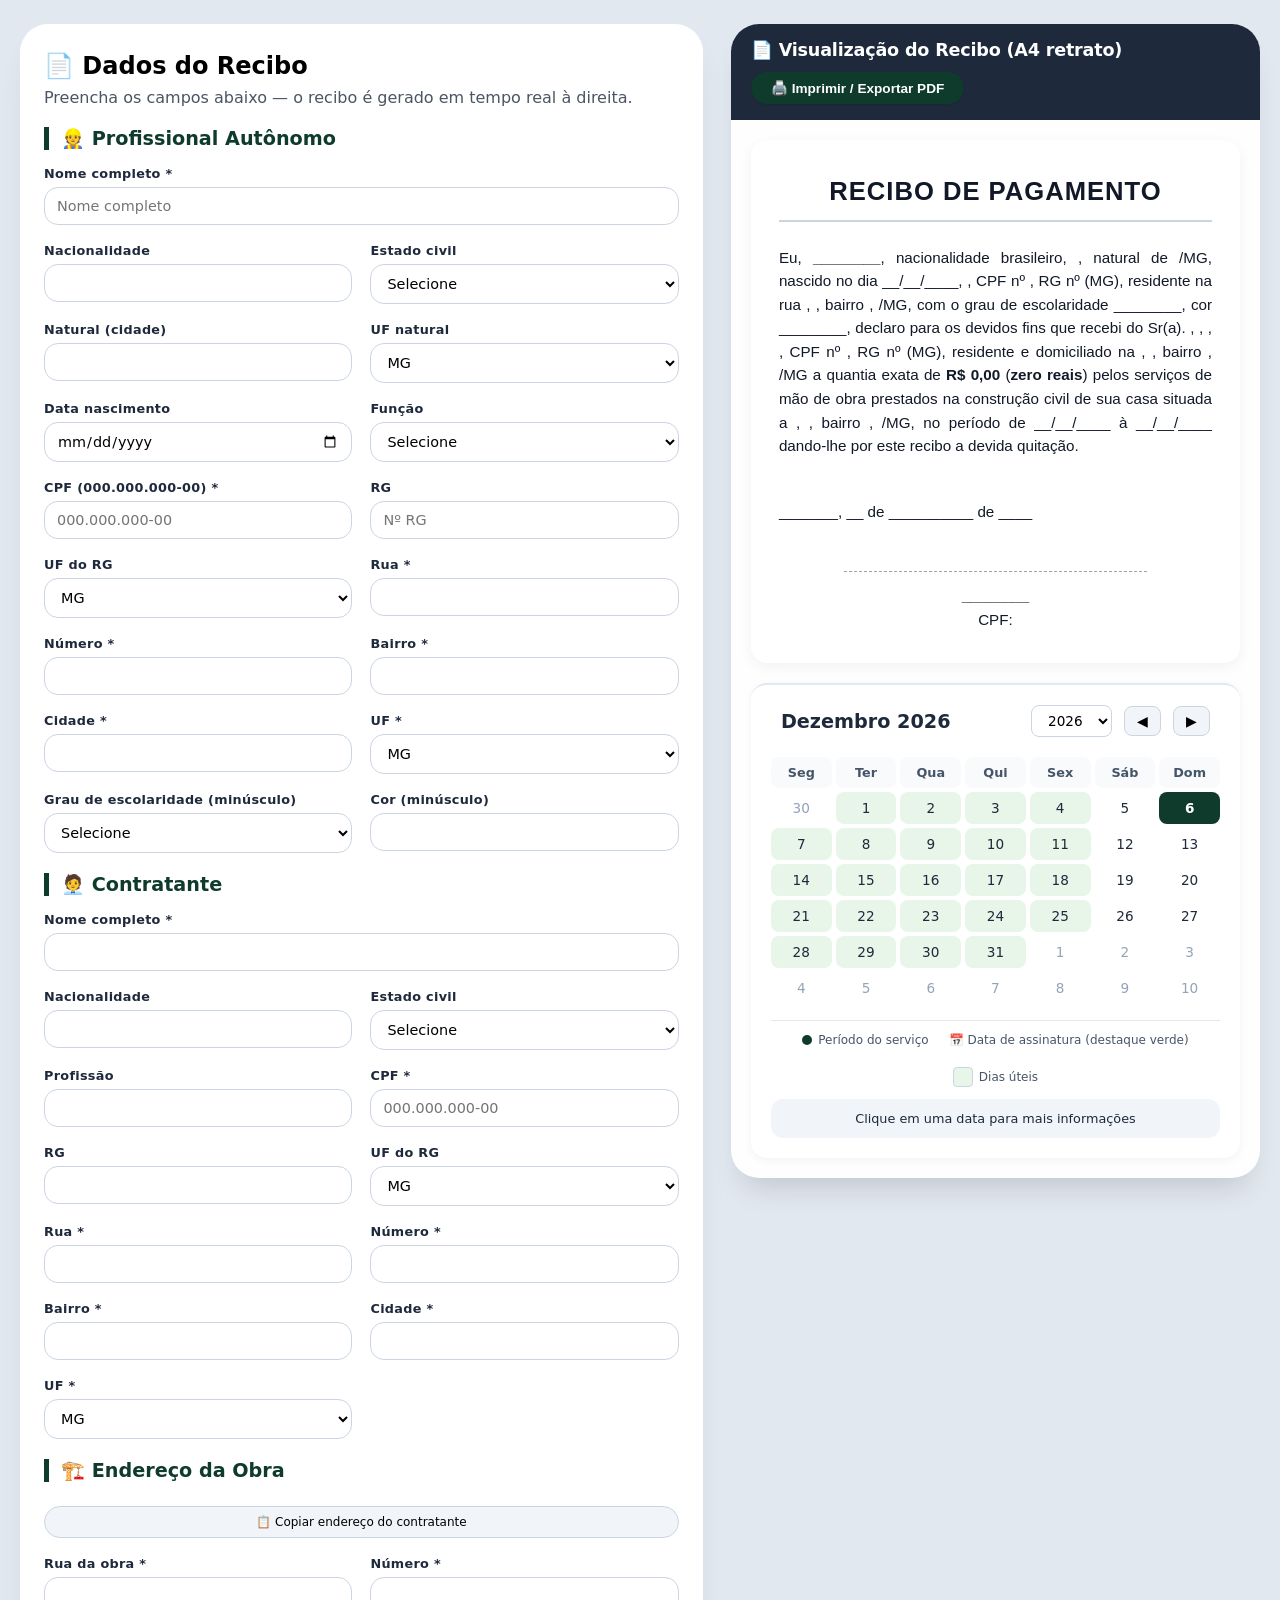
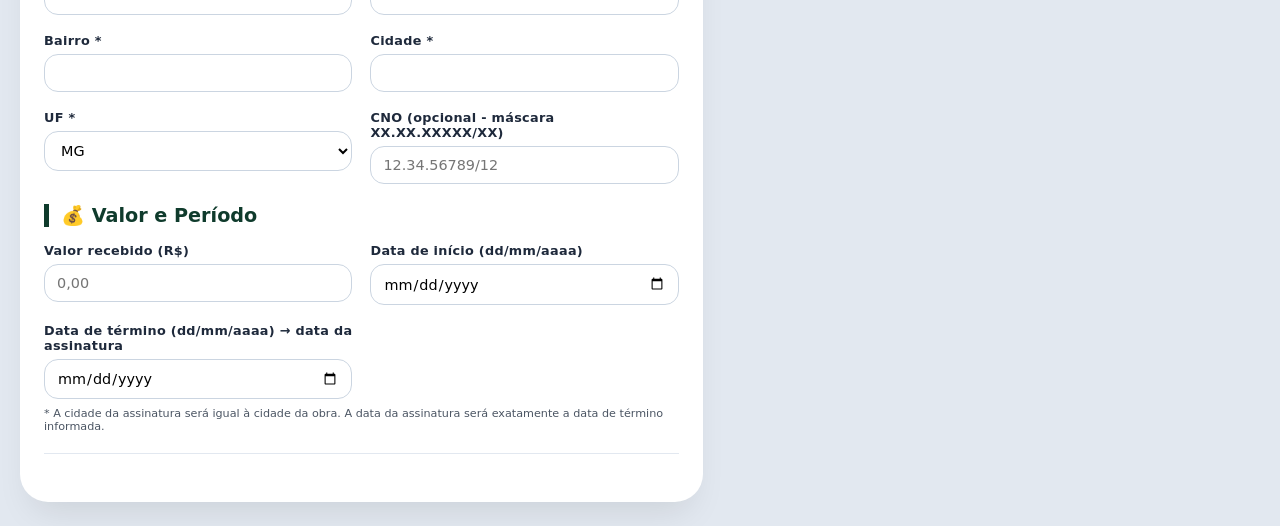
==== recibo/index.html @ b90d9944 "Update print statement from 'Hello' to 'Goodbye'" ====
<!DOCTYPE html>
<html lang="pt-br">
<head>
    <meta charset="UTF-8">
    <meta name="viewport" content="width=device-width, initial-scale=1.0, user-scalable=yes">
    <title>Recibo de Pagamento - Mão de Obra Autônoma (Construção Civil)</title>
    <style>
        * {
            margin: 0;
            padding: 0;
            box-sizing: border-box;
        }

        body {
            background: #e2e8f0;
            font-family: 'Inter', system-ui, -apple-system, 'Segoe UI', Roboto, Helvetica, Arial, sans-serif;
            padding: 24px 20px;
        }

        /* Container principal 2 colunas (form + preview) */
        .dashboard {
            max-width: 1600px;
            margin: 0 auto;
            display: flex;
            flex-wrap: wrap;
            gap: 28px;
            align-items: flex-start;
        }

        /* Formulário lado esquerdo - rolagem normal */
        .form-section {
            flex: 1.2;
            min-width: 320px;
            background: white;
            border-radius: 28px;
            box-shadow: 0 20px 35px -12px rgba(0, 0, 0, 0.1);
            padding: 28px 24px;
            transition: all 0.2s;
        }

        /* Preview (sticky) lado direito */
        .preview-section {
            flex: 1;
            min-width: 420px;
            position: sticky;
            top: 24px;
            align-self: flex-start;
            background: #fefefe;
            border-radius: 28px;
            box-shadow: 0 20px 30px -12px rgba(0, 0, 0, 0.15);
            overflow: hidden;
            display: flex;
            flex-direction: column;
        }

        .preview-header {
            background: #1e293b;
            color: white;
            padding: 16px 20px;
            font-weight: 600;
            font-size: 1.1rem;
            letter-spacing: -0.2px;
            display: flex;
            justify-content: space-between;
            align-items: center;
            flex-wrap: wrap;
            gap: 12px;
        }

        .btn-print {
            background: #0f3b2c;
            border: none;
            padding: 8px 20px;
            border-radius: 60px;
            font-weight: 600;
            font-size: 0.85rem;
            color: white;
            cursor: pointer;
            transition: all 0.2s ease;
            display: inline-flex;
            align-items: center;
            gap: 8px;
            box-shadow: 0 1px 2px rgba(0,0,0,0.1);
        }

        .btn-print:hover {
            background: #1e5a3e;
            transform: scale(0.98);
        }

        /* Área do recibo A4 */
        .recibo-paper {
            background: white;
            padding: 32px 28px;
            margin: 20px;
            border-radius: 16px;
            box-shadow: 0 4px 14px rgba(0, 0, 0, 0.05);
            transition: all 0.1s;
        }

        /* Conteúdo do recibo - FONTE ARIAL */
        .recibo-content {
            max-width: 100%;
            font-family: 'Arial', 'Helvetica', 'Segoe UI', 'Roboto', sans-serif;
            line-height: 1.55;
            color: #111827;
            font-size: 0.95rem;
        }

        .recibo-content h2 {
            text-align: center;
            font-size: 1.6rem;
            font-weight: 700;
            letter-spacing: 1px;
            margin-bottom: 24px;
            text-transform: uppercase;
            border-bottom: 2px solid #cbd5e1;
            display: inline-block;
            width: 100%;
            padding-bottom: 8px;
            font-family: 'Arial', 'Helvetica', 'Segoe UI', 'Roboto', sans-serif;
        }

        .recibo-content p {
            margin-bottom: 1rem;
            text-align: justify;
            font-family: 'Arial', 'Helvetica', 'Segoe UI', 'Roboto', sans-serif;
        }

        .signature-area {
            margin-top: 42px;
            text-align: center;
            font-family: 'Arial', 'Helvetica', 'Segoe UI', 'Roboto', sans-serif;
        }

        .signature-line {
            margin-top: 48px;
            border-top: 1px dashed #9ca3af;
            width: 70%;
            margin-left: auto;
            margin-right: auto;
            padding-top: 12px;
            font-weight: 500;
            font-family: 'Arial', 'Helvetica', 'Segoe UI', 'Roboto', sans-serif;
        }

        /* Estilos do Calendário */
        .calendar-container {
            background: white;
            margin: 0 20px 20px 20px;
            padding: 20px;
            border-radius: 16px;
            box-shadow: 0 2px 8px rgba(0, 0, 0, 0.05);
            border-top: 2px solid #e2e8f0;
        }

        .calendar-header {
            display: flex;
            justify-content: space-between;
            align-items: center;
            margin-bottom: 20px;
            padding: 0 10px;
            flex-wrap: wrap;
            gap: 12px;
        }

        .calendar-header-controls {
            display: flex;
            gap: 12px;
            align-items: center;
            flex-wrap: wrap;
        }

        .calendar-header h3 {
            font-size: 1.2rem;
            color: #1e293b;
            font-weight: 600;
        }

        .year-selector {
            padding: 6px 12px;
            border: 1px solid #cbd5e1;
            border-radius: 8px;
            font-size: 0.85rem;
            background: white;
            cursor: pointer;
            font-weight: 500;
        }

        .year-selector:hover {
            background: #f8fafc;
        }

        .calendar-nav {
            display: flex;
            gap: 12px;
        }

        .calendar-nav button {
            background: #f1f5f9;
            border: 1px solid #cbd5e1;
            border-radius: 8px;
            padding: 6px 12px;
            cursor: pointer;
            font-size: 0.85rem;
            transition: all 0.2s;
            font-weight: 500;
        }

        .calendar-nav button:hover {
            background: #e2e8f0;
            transform: scale(0.98);
        }

        .calendar-grid {
            display: grid;
            grid-template-columns: repeat(7, 1fr);
            gap: 4px;
            text-align: center;
        }

        .calendar-weekday {
            font-weight: 700;
            color: #475569;
            padding: 8px;
            font-size: 0.8rem;
            background: #f8fafc;
            border-radius: 8px;
        }

        .calendar-day {
            padding: 8px;
            cursor: pointer;
            border-radius: 8px;
            transition: all 0.2s;
            font-size: 0.85rem;
            color: #1e293b;
            position: relative;
        }

        .calendar-day:hover {
            background: #e2e8f0;
            transform: scale(0.98);
        }

        .calendar-day.other-month {
            color: #94a3b8;
        }

        .calendar-day.weekday {
            background: #e8f5e9;
        }

        .calendar-day.weekday:hover {
            background: #c8e6c9;
        }

        .calendar-day.today {
            background: #0f3b2c;
            color: white;
            font-weight: bold;
        }

        .calendar-day.selected {
            background: #2c6e49;
            color: white;
            font-weight: bold;
        }

        .calendar-day.has-event {
            position: relative;
        }

        .calendar-day.has-event::after {
            content: "•";
            position: absolute;
            bottom: 2px;
            left: 50%;
            transform: translateX(-50%);
            font-size: 12px;
            color: #0f3b2c;
        }

        .calendar-day.selected.has-event::after {
            color: white;
        }

        .event-legend {
            margin-top: 16px;
            padding-top: 12px;
            border-top: 1px solid #e2e8f0;
            display: flex;
            gap: 20px;
            justify-content: center;
            font-size: 0.75rem;
            color: #475569;
            flex-wrap: wrap;
        }

        .event-legend span {
            display: inline-flex;
            align-items: center;
            gap: 6px;
        }

        .event-legend .dot {
            width: 10px;
            height: 10px;
            background: #0f3b2c;
            border-radius: 50%;
            display: inline-block;
        }

        .event-legend .weekday-badge {
            width: 20px;
            height: 20px;
            background: #e8f5e9;
            border-radius: 4px;
            display: inline-block;
            border: 1px solid #cbd5e1;
        }

        .event-info {
            margin-top: 12px;
            padding: 12px;
            background: #f1f5f9;
            border-radius: 12px;
            font-size: 0.8rem;
            color: #1e293b;
            text-align: center;
        }

        /* Formulário estilos */
        .form-grid {
            display: grid;
            grid-template-columns: repeat(auto-fill, minmax(280px, 1fr));
            gap: 18px;
        }

        .form-group {
            display: flex;
            flex-direction: column;
            gap: 6px;
        }

        .form-group.full-width {
            grid-column: 1 / -1;
        }

        label {
            font-weight: 600;
            font-size: 0.8rem;
            color: #1e293b;
            letter-spacing: 0.3px;
            font-family: 'Inter', system-ui, -apple-system, 'Segoe UI', Roboto, Helvetica, Arial, sans-serif;
        }

        input, select {
            padding: 10px 12px;
            border: 1px solid #cbd5e1;
            border-radius: 14px;
            font-size: 0.9rem;
            background: #fff;
            transition: 0.2s;
            font-family: 'Inter', system-ui, -apple-system, 'Segoe UI', Roboto, Helvetica, Arial, sans-serif;
        }

        input:focus, select:focus {
            outline: none;
            border-color: #2c6e49;
            box-shadow: 0 0 0 2px rgba(44,110,73,0.2);
        }

        .btn-copy {
            background: #f1f5f9;
            border: 1px solid #cbd5e1;
            border-radius: 40px;
            padding: 8px 12px;
            font-size: 0.75rem;
            font-weight: 500;
            cursor: pointer;
            transition: 0.2s;
            margin-top: 8px;
            font-family: 'Inter', system-ui, -apple-system, 'Segoe UI', Roboto, Helvetica, Arial, sans-serif;
        }

        .btn-copy:hover {
            background: #e2e8f0;
        }

        hr {
            margin: 20px 0;
            border: none;
            border-top: 1px solid #e2e8f0;
        }

        .section-title {
            font-size: 1.2rem;
            font-weight: 700;
            margin: 20px 0 16px 0;
            color: #0f3b2c;
            border-left: 5px solid #0f3b2c;
            padding-left: 12px;
            font-family: 'Inter', system-ui, -apple-system, 'Segoe UI', Roboto, Helvetica, Arial, sans-serif;
        }

        @media (max-width: 880px) {
            .dashboard {
                flex-direction: column;
            }
            .preview-section {
                position: static;
                width: 100%;
            }
            .recibo-paper {
                margin: 12px;
            }
            .calendar-container {
                margin: 0 12px 12px 12px;
            }
        }

        /* ESTILOS DE IMPRESSÃO */
        @media print {
            @page {
                size: A4;
                margin: 25mm 25mm 25mm 25mm;
            }
            
            html, body {
                margin: 0;
                padding: 0;
                background: white;
            }
            
            .form-section,
            .preview-header,
            .btn-print,
            .btn-copy,
            .calendar-container,
            .dashboard > :not(.preview-section) {
                display: none !important;
            }
            
            .preview-section {
                display: block !important;
                position: static !important;
                box-shadow: none;
                margin: 0 !important;
                padding: 0 !important;
                background: white;
                width: 100%;
            }
            
            .recibo-paper {
                margin: 0 !important;
                padding: 0 !important;
                box-shadow: none;
                background: white;
            }
            
            .recibo-content {
                margin: 0 auto;
                padding: 0;
                width: 100%;
            }
            
            .recibo-content h2 {
                margin-top: 0;
            }
            
            .signature-line {
                border-top: 1px solid #000;
            }
            
            .recibo-content, .recibo-content h2, .recibo-content p, .signature-area, .signature-line {
                font-family: 'Arial', 'Helvetica', 'Segoe UI', 'Roboto', sans-serif !important;
            }
        }
    </style>
</head>
<body>
<div class="dashboard">
    <!-- COLUNA ESQUERDA: FORMULÁRIO -->
    <div class="form-section">
        <h2 style="font-size: 1.5rem; margin-bottom: 8px;">📄 Dados do Recibo</h2>
        <p style="color: #4b5563; margin-bottom: 20px;">Preencha os campos abaixo — o recibo é gerado em tempo real à direita.</p>

        <!-- 1. Dados do Profissional -->
        <div class="section-title">👷 Profissional Autônomo</div>
        <div class="form-grid">
            <div class="form-group full-width"><label>Nome completo *</label><input type="text" id="prof_nome" placeholder="Nome completo" value=""></div>
            <div class="form-group"><label>Nacionalidade</label><input type="text" id="prof_nacionalidade" value=""></div>
            <div class="form-group"><label>Estado civil</label>
                <select id="prof_estado_civil">
                    <option value="">Selecione</option>
                    <option>solteiro</option>
                    <option>casado</option>
                    <option>divorciado</option>
                    <option>viúvo</option>
                    <option>união estável</option>
                </select>
            </div>
            <div class="form-group"><label>Natural (cidade)</label><input type="text" id="prof_cidade_natural" value=""></div>
            <div class="form-group"><label>UF natural</label>
                <select id="prof_uf_natural">
                    <option value="MG">MG</option>
                    <option value="AC">AC</option>
                    <option value="AL">AL</option>
                    <option value="AP">AP</option>
                    <option value="AM">AM</option>
                    <option value="BA">BA</option>
                    <option value="CE">CE</option>
                    <option value="DF">DF</option>
                    <option value="ES">ES</option>
                    <option value="GO">GO</option>
                    <option value="MA">MA</option>
                    <option value="MT">MT</option>
                    <option value="MS">MS</option>
                    <option value="PA">PA</option>
                    <option value="PB">PB</option>
                    <option value="PR">PR</option>
                    <option value="PE">PE</option>
                    <option value="PI">PI</option>
                    <option value="RJ">RJ</option>
                    <option value="RN">RN</option>
                    <option value="RS">RS</option>
                    <option value="RO">RO</option>
                    <option value="RR">RR</option>
                    <option value="SC">SC</option>
                    <option value="SP">SP</option>
                    <option value="SE">SE</option>
                    <option value="TO">TO</option>
                </select>
            </div>
            <div class="form-group"><label>Data nascimento</label><input type="date" id="prof_nascimento" value=""></div>
            <div class="form-group"><label>Função</label>
                <select id="prof_funcao">
                    <option value="">Selecione</option>
                    <option>pedreiro autônomo</option>
                    <option>eletricista autônomo</option>
                    <option>encanador autônomo</option>
                    <option>carpinteiro autônomo</option>
                    <option>pintor autônomo</option>
                </select>
            </div>
            <div class="form-group"><label>CPF (000.000.000-00) *</label><input type="text" id="prof_cpf" placeholder="000.000.000-00" value="" maxlength="14"></div>
            <div class="form-group"><label>RG</label><input type="text" id="prof_rg" placeholder="Nº RG" value=""></div>
            <div class="form-group"><label>UF do RG</label>
                <select id="prof_uf_rg">
                    <option value="MG">MG</option>
                    <option>SP</option>
                    <option>RJ</option>
                    <option>AC</option>
                    <option>AL</option>
                    <option>AP</option>
                    <option>AM</option>
                    <option>BA</option>
                    <option>CE</option>
                    <option>DF</option>
                    <option>ES</option>
                    <option>GO</option>
                    <option>MA</option>
                    <option>MT</option>
                    <option>MS</option>
                    <option>PA</option>
                    <option>PB</option>
                    <option>PR</option>
                    <option>PE</option>
                    <option>PI</option>
                    <option>RN</option>
                    <option>RS</option>
                    <option>RO</option>
                    <option>RR</option>
                    <option>SC</option>
                    <option>SE</option>
                    <option>TO</option>
                </select>
            </div>
            <div class="form-group"><label>Rua *</label><input type="text" id="prof_rua" value=""></div>
            <div class="form-group"><label>Número *</label><input type="text" id="prof_numero" value=""></div>
            <div class="form-group"><label>Bairro *</label><input type="text" id="prof_bairro" value=""></div>
            <div class="form-group"><label>Cidade *</label><input type="text" id="prof_cidade" value=""></div>
            <div class="form-group"><label>UF *</label>
                <select id="prof_uf">
                    <option value="MG">MG</option>
                    <option>SP</option>
                    <option>RJ</option>
                    <option>AC</option>
                    <option>AL</option>
                    <option>AP</option>
                    <option>AM</option>
                    <option>BA</option>
                    <option>CE</option>
                    <option>DF</option>
                    <option>ES</option>
                    <option>GO</option>
                    <option>MA</option>
                    <option>MT</option>
                    <option>MS</option>
                    <option>PA</option>
                    <option>PB</option>
                    <option>PR</option>
                    <option>PE</option>
                    <option>PI</option>
                    <option>RN</option>
                    <option>RS</option>
                    <option>RO</option>
                    <option>RR</option>
                    <option>SC</option>
                    <option>SE</option>
                    <option>TO</option>
                </select>
            </div>
            <div class="form-group"><label>Grau de escolaridade (minúsculo)</label>
                <select id="prof_escolaridade">
                    <option value="">Selecione</option>
                    <option value="ensino médio completo">ensino médio completo</option>
                    <option value="ensino médio incompleto">ensino médio incompleto</option>
                    <option value="alfabetizado">alfabetizado</option>
                    <option value="superior completo">superior completo</option>
                </select>
            </div>
            <div class="form-group"><label>Cor (minúsculo)</label><input type="text" id="prof_cor" value=""></div>
        </div>

        <!-- 2. Contratante -->
        <div class="section-title">🧑‍💼 Contratante</div>
        <div class="form-grid">
            <div class="form-group full-width"><label>Nome completo *</label><input type="text" id="cont_nome" value=""></div>
            <div class="form-group"><label>Nacionalidade</label><input type="text" id="cont_nacionalidade" value=""></div>
            <div class="form-group"><label>Estado civil</label>
                <select id="cont_estado_civil">
                    <option value="">Selecione</option>
                    <option>solteira</option>
                    <option>casada</option>
                    <option>divorciada</option>
                    <option>viúva</option>
                    <option>união estável</option>
                </select>
            </div>
            <div class="form-group"><label>Profissão</label><input type="text" id="cont_profissao" value=""></div>
            <div class="form-group"><label>CPF *</label><input type="text" id="cont_cpf" placeholder="000.000.000-00" value="" maxlength="14"></div>
            <div class="form-group"><label>RG</label><input type="text" id="cont_rg" value=""></div>
            <div class="form-group"><label>UF do RG</label>
                <select id="cont_uf_rg">
                    <option value="MG">MG</option>
                    <option>SP</option>
                    <option>RJ</option>
                    <option>AC</option>
                    <option>AL</option>
                    <option>AP</option>
                    <option>AM</option>
                    <option>BA</option>
                    <option>CE</option>
                    <option>DF</option>
                    <option>ES</option>
                    <option>GO</option>
                    <option>MA</option>
                    <option>MT</option>
                    <option>MS</option>
                    <option>PA</option>
                    <option>PB</option>
                    <option>PR</option>
                    <option>PE</option>
                    <option>PI</option>
                    <option>RN</option>
                    <option>RS</option>
                    <option>RO</option>
                    <option>RR</option>
                    <option>SC</option>
                    <option>SE</option>
                    <option>TO</option>
                </select>
            </div>
            <div class="form-group"><label>Rua *</label><input type="text" id="cont_rua" value=""></div>
            <div class="form-group"><label>Número *</label><input type="text" id="cont_numero" value=""></div>
            <div class="form-group"><label>Bairro *</label><input type="text" id="cont_bairro" value=""></div>
            <div class="form-group"><label>Cidade *</label><input type="text" id="cont_cidade" value=""></div>
            <div class="form-group"><label>UF *</label>
                <select id="cont_uf">
                    <option value="MG">MG</option>
                    <option>SP</option>
                    <option>RJ</option>
                    <option>AC</option>
                    <option>AL</option>
                    <option>AP</option>
                    <option>AM</option>
                    <option>BA</option>
                    <option>CE</option>
                    <option>DF</option>
                    <option>ES</option>
                    <option>GO</option>
                    <option>MA</option>
                    <option>MT</option>
                    <option>MS</option>
                    <option>PA</option>
                    <option>PB</option>
                    <option>PR</option>
                    <option>PE</option>
                    <option>PI</option>
                    <option>RN</option>
                    <option>RS</option>
                    <option>RO</option>
                    <option>RR</option>
                    <option>SC</option>
                    <option>SE</option>
                    <option>TO</option>
                </select>
            </div>
        </div>

        <!-- 3. Endereço da Obra + CNO opcional -->
        <div class="section-title">🏗️ Endereço da Obra</div>
        <div class="form-grid">
            <div class="form-group full-width"><button type="button" id="copyEnderecoBtn" class="btn-copy">📋 Copiar endereço do contratante</button></div>
            <div class="form-group"><label>Rua da obra *</label><input type="text" id="obra_rua" value=""></div>
            <div class="form-group"><label>Número *</label><input type="text" id="obra_numero" value=""></div>
            <div class="form-group"><label>Bairro *</label><input type="text" id="obra_bairro" value=""></div>
            <div class="form-group"><label>Cidade *</label><input type="text" id="obra_cidade" value=""></div>
            <div class="form-group"><label>UF *</label>
                <select id="obra_uf">
                    <option value="MG">MG</option>
                    <option>SP</option>
                    <option>RJ</option>
                    <option>AC</option>
                    <option>AL</option>
                    <option>AP</option>
                    <option>AM</option>
                    <option>BA</option>
                    <option>CE</option>
                    <option>DF</option>
                    <option>ES</option>
                    <option>GO</option>
                    <option>MA</option>
                    <option>MT</option>
                    <option>MS</option>
                    <option>PA</option>
                    <option>PB</option>
                    <option>PR</option>
                    <option>PE</option>
                    <option>PI</option>
                    <option>RN</option>
                    <option>RS</option>
                    <option>RO</option>
                    <option>RR</option>
                    <option>SC</option>
                    <option>SE</option>
                    <option>TO</option>
                </select>
            </div>
            <div class="form-group"><label>CNO (opcional - máscara XX.XX.XXXXX/XX)</label><input type="text" id="obra_cno" placeholder="12.34.56789/12" maxlength="16"></div>
        </div>

        <!-- 4. Valor e Período -->
        <div class="section-title">💰 Valor e Período</div>
        <div class="form-grid">
            <div class="form-group"><label>Valor recebido (R$)</label><input type="text" id="valor_recebido" placeholder="0,00" value=""></div>
            <div class="form-group"><label>Data de início (dd/mm/aaaa)</label><input type="date" id="data_inicio" value=""></div>
            <div class="form-group"><label>Data de término (dd/mm/aaaa) → data da assinatura</label><input type="date" id="data_termino" value=""></div>
        </div>
        <p style="font-size: 0.7rem; margin-top: 8px; color: #4b5563;">* A cidade da assinatura será igual à cidade da obra. A data da assinatura será exatamente a data de término informada.</p>
        <hr />
    </div>

    <!-- COLUNA DIREITA: PREVIEW STICKY -->
    <div class="preview-section">
        <div class="preview-header">
            <span>📄 Visualização do Recibo (A4 retrato)</span>
            <button class="btn-print" id="imprimirBtn">🖨️ Imprimir / Exportar PDF</button>
        </div>
        <div class="recibo-paper" id="reciboPaper">
            <div class="recibo-content" id="reciboDinamico">
                <!-- O conteúdo será injetado dinamicamente via JS -->
            </div>
        </div>
        
        <!-- CALENDÁRIO ABAIXO DO RECIBO -->
        <div class="calendar-container" id="calendarContainer">
            <div class="calendar-header">
                <h3 id="calendarMonthYear">Março 2026</h3>
                <div class="calendar-header-controls">
                    <select id="yearSelector" class="year-selector"></select>
                    <div class="calendar-nav">
                        <button id="prevMonthBtn">◀</button>
                        <button id="nextMonthBtn">▶</button>
                    </div>
                </div>
            </div>
            <div class="calendar-grid" id="calendarGrid"></div>
            <div class="event-legend">
                <span><span class="dot"></span> Período do serviço</span>
                <span>📅 Data de assinatura (destaque verde)</span>
                <span><span class="weekday-badge"></span> Dias úteis</span>
            </div>
            <div class="event-info" id="eventInfo">
                Clique em uma data para mais informações
            </div>
        </div>
    </div>
</div>

<script>
    // Máscaras e funções utilitárias
    function maskCPF(input) {
        let v = input.value.replace(/\D/g, '');
        if (v.length > 11) v = v.slice(0,11);
        if (v.length > 9) v = v.replace(/^(\d{3})(\d{3})(\d{3})(\d{1,2})/, '$1.$2.$3-$4');
        else if (v.length > 6) v = v.replace(/^(\d{3})(\d{3})(\d{1,3})/, '$1.$2.$3');
        else if (v.length > 3) v = v.replace(/^(\d{3})(\d{1,3})/, '$1.$2');
        input.value = v;
    }

    function maskCNO(input) {
        let v = input.value.replace(/\D/g, '');
        if (v.length > 11) v = v.slice(0,11);
        if (v.length > 7) v = v.replace(/^(\d{2})(\d{2})(\d{5})(\d{1,2})/, '$1.$2.$3/$4');
        else if (v.length > 4) v = v.replace(/^(\d{2})(\d{2})(\d{1,5})/, '$1.$2.$3');
        else if (v.length > 2) v = v.replace(/^(\d{2})(\d{1,2})/, '$1.$2');
        input.value = v;
    }

    function maskMonetario(input) {
        let v = input.value.replace(/\D/g, '');
        if (v === '') v = '0';
        let number = (parseInt(v, 10) / 100).toFixed(2);
        number = number.replace('.', ',');
        number = number.replace(/\B(?=(\d{3})+(?!\d))/g, '.');
        input.value = number;
    }

    const valorInput = document.getElementById('valor_recebido');
    valorInput.addEventListener('input', function(e) {
        maskMonetario(this);
        updateRecibo();
    });

    const profCpf = document.getElementById('prof_cpf');
    const contCpf = document.getElementById('cont_cpf');
    const cnoInput = document.getElementById('obra_cno');

    profCpf.addEventListener('input', () => { maskCPF(profCpf); updateRecibo(); });
    contCpf.addEventListener('input', () => { maskCPF(contCpf); updateRecibo(); });
    cnoInput.addEventListener('input', () => { maskCNO(cnoInput); updateRecibo(); });

    document.getElementById('copyEnderecoBtn').addEventListener('click', () => {
        document.getElementById('obra_rua').value = document.getElementById('cont_rua').value;
        document.getElementById('obra_numero').value = document.getElementById('cont_numero').value;
        document.getElementById('obra_bairro').value = document.getElementById('cont_bairro').value;
        document.getElementById('obra_cidade').value = document.getElementById('cont_cidade').value;
        document.getElementById('obra_uf').value = document.getElementById('cont_uf').value;
        updateRecibo();
        renderCalendar();
    });

    function numeroPorExtenso(valorDecimal) {
        if (!valorDecimal) return "zero reais";
        const unidades = ["zero","um","dois","três","quatro","cinco","seis","sete","oito","nove"];
        const dezenasEspeciais = ["dez","onze","doze","treze","quatorze","quinze","dezesseis","dezessete","dezoito","dezenove"];
        const dezenas = ["","","vinte","trinta","quarenta","cinquenta","sessenta","setenta","oitenta","noventa"];
        const centenas = ["","cento","duzentos","trezentos","quatrocentos","quinhentos","seiscentos","setecentos","oitocentos","novecentos"];

        function escreverNumeroAte999(num) {
            if (num === 0) return "";
            if (num === 100) return "cem";
            let cent = Math.floor(num / 100);
            let resto = num % 100;
            let str = "";
            if (cent > 0) str += centenas[cent];
            if (resto > 0) {
                if (cent > 0) str += " e ";
                if (resto < 10) str += unidades[resto];
                else if (resto >= 10 && resto <= 19) str += dezenasEspeciais[resto-10];
                else {
                    let dez = Math.floor(resto / 10);
                    let uni = resto % 10;
                    str += dezenas[dez];
                    if (uni > 0) str += " e " + unidades[uni];
                }
            }
            return str;
        }

        function escreverNumero(num) {
            if (num === 0) return "";
            let partes = [];
            let milhar = Math.floor(num / 1000);
            let restoMil = num % 1000;
            if (milhar > 0) {
                if (milhar === 1) partes.push("um mil");
                else partes.push(escreverNumeroAte999(milhar) + " mil");
            }
            if (restoMil > 0) {
                if (restoMil === 100 && milhar > 0) partes.push("cem");
                else partes.push(escreverNumeroAte999(restoMil));
            }
            return partes.join(" e ");
        }

        let valorStr = valorDecimal.replace(/\./g, '').replace(',', '.');
        let valorNum = parseFloat(valorStr);
        if (isNaN(valorNum)) return "valor inválido";
        let reaisInt = Math.floor(valorNum);
        let centavos = Math.round((valorNum - reaisInt) * 100);
        let extenso = "";
        if (reaisInt === 1) extenso += "um real";
        else if (reaisInt > 0) extenso += escreverNumero(reaisInt) + " reais";
        else if (reaisInt === 0 && centavos === 0) extenso += "zero reais";

        if (centavos > 0) {
            if (reaisInt > 0) extenso += " e ";
            if (centavos === 1) extenso += "um centavo";
            else extenso += escreverNumero(centavos) + " centavos";
        } else if (reaisInt === 0 && centavos === 0) {
            extenso = "zero reais";
        }
        return extenso.toLowerCase();
    }

    function formatarDataBR(dataISO) {
        if (!dataISO) return "__/__/____";
        const partes = dataISO.split('-');
        if (partes.length !== 3) return "__/__/____";
        const ano = partes[0];
        const mes = partes[1];
        const dia = partes[2];
        if (ano.length !== 4 || mes.length !== 2 || dia.length !== 2) return "__/__/____";
        return `${dia}/${mes}/${ano}`;
    }

    function formatarDataAssinatura(dataTermino, cidadeObra) {
        if (!dataTermino) {
            return `${cidadeObra || '_______'}, __ de __________ de ____`;
        }
        const partes = dataTermino.split('-');
        if (partes.length !== 3) {
            return `${cidadeObra || '_______'}, __ de __________ de ____`;
        }
        const ano = partes[0];
        const mes = parseInt(partes[1]);
        const dia = parseInt(partes[2]);
        const meses = ["janeiro", "fevereiro", "março", "abril", "maio", "junho", 
                       "julho", "agosto", "setembro", "outubro", "novembro", "dezembro"];
        if (isNaN(dia) || isNaN(mes) || mes < 1 || mes > 12 || dia < 1 || dia > 31) {
            return `${cidadeObra || '_______'}, __ de __________ de ____`;
        }
        const mesExtenso = meses[mes - 1];
        return `${cidadeObra}, ${dia} de ${mesExtenso} de ${ano}`;
    }

    function formatarDataNascimento(dataISO) {
        if (!dataISO) return "__/__/____";
        const partes = dataISO.split('-');
        if (partes.length !== 3) return "__/__/____";
        const ano = partes[0];
        const mes = partes[1];
        const dia = partes[2];
        if (ano.length !== 4 || mes.length !== 2 || dia.length !== 2) return "__/__/____";
        return `${dia}/${mes}/${ano}`;
    }

    // Variáveis do calendário
    let currentDate = new Date();
    let currentYear = currentDate.getFullYear();
    let currentMonth = currentDate.getMonth();

    // Preencher seletor de anos
    function populateYearSelector() {
        const yearSelector = document.getElementById('yearSelector');
        yearSelector.innerHTML = '';
        const currentYearNum = new Date().getFullYear();
        for (let year = currentYearNum - 10; year <= currentYearNum + 10; year++) {
            const option = document.createElement('option');
            option.value = year;
            option.textContent = year;
            if (year === currentYear) {
                option.selected = true;
            }
            yearSelector.appendChild(option);
        }
        
        yearSelector.addEventListener('change', (e) => {
            currentYear = parseInt(e.target.value);
            renderCalendar();
        });
    }

    function getPeriodDates() {
        const dataInicio = document.getElementById('data_inicio').value;
        const dataTermino = document.getElementById('data_termino').value;
        return { inicio: dataInicio, termino: dataTermino };
    }

    function isDateInPeriod(date, inicio, termino) {
        if (!inicio || !termino) return false;
        const dateStr = date.toISOString().split('T')[0];
        return dateStr >= inicio && dateStr <= termino;
    }

    function isSignatureDate(date, termino) {
        if (!termino) return false;
        const dateStr = date.toISOString().split('T')[0];
        return dateStr === termino;
    }

    function isWeekday(date) {
        const dayOfWeek = date.getDay();
        // 0 = domingo, 6 = sábado
        return dayOfWeek !== 0 && dayOfWeek !== 6;
    }

    function renderCalendar() {
        const { inicio, termino } = getPeriodDates();
        
        const firstDay = new Date(currentYear, currentMonth, 1);
        const lastDay = new Date(currentYear, currentMonth + 1, 0);
        const startDayOfWeek = firstDay.getDay();
        
        const daysInMonth = lastDay.getDate();
        const daysFromPrevMonth = startDayOfWeek === 0 ? 6 : startDayOfWeek - 1;
        
        const months = ["Janeiro", "Fevereiro", "Março", "Abril", "Maio", "Junho", 
                        "Julho", "Agosto", "Setembro", "Outubro", "Novembro", "Dezembro"];
        
        document.getElementById('calendarMonthYear').textContent = `${months[currentMonth]} ${currentYear}`;
        
        const calendarGrid = document.getElementById('calendarGrid');
        calendarGrid.innerHTML = '';
        
        const weekdays = ['Seg', 'Ter', 'Qua', 'Qui', 'Sex', 'Sáb', 'Dom'];
        weekdays.forEach(weekday => {
            const weekdayDiv = document.createElement('div');
            weekdayDiv.className = 'calendar-weekday';
            weekdayDiv.textContent = weekday;
            calendarGrid.appendChild(weekdayDiv);
        });
        
        const prevMonthLastDay = new Date(currentYear, currentMonth, 0).getDate();
        for (let i = daysFromPrevMonth - 1; i >= 0; i--) {
            const day = prevMonthLastDay - i;
            const dayDiv = document.createElement('div');
            dayDiv.className = 'calendar-day other-month';
            dayDiv.textContent = day;
            calendarGrid.appendChild(dayDiv);
        }
        
        const today = new Date();
        const todayStr = today.toISOString().split('T')[0];
        
        for (let day = 1; day <= daysInMonth; day++) {
            const date = new Date(currentYear, currentMonth, day);
            const dateStr = date.toISOString().split('T')[0];
            const isToday = dateStr === todayStr;
            const isInPeriod = isDateInPeriod(date, inicio, termino);
            const isSignature = isSignatureDate(date, termino);
            const isWeekdayDay = isWeekday(date);
            
            const dayDiv = document.createElement('div');
            dayDiv.className = 'calendar-day';
            if (isWeekdayDay) dayDiv.classList.add('weekday');
            if (isToday) dayDiv.classList.add('today');
            if (isSignature) dayDiv.classList.add('selected');
            if (isInPeriod) dayDiv.classList.add('has-event');
            dayDiv.textContent = day;
            
            dayDiv.addEventListener('click', () => {
                const infoDiv = document.getElementById('eventInfo');
                let infoText = `📅 ${day} de ${months[currentMonth]} de ${currentYear}`;
                if (isWeekdayDay) {
                    infoText += ` (Dia útil)`;
                } else {
                    infoText += ` (Fim de semana)`;
                }
                if (isInPeriod && isSignature) {
                    infoText += `\n✓ Esta data está no período do serviço e é a data de assinatura do recibo.`;
                } else if (isInPeriod) {
                    infoText += `\n✓ Esta data está dentro do período de prestação de serviços (${formatarDataBR(inicio)} à ${formatarDataBR(termino)}).`;
                } else if (isSignature) {
                    infoText += `\n✓ Esta é a data de assinatura do recibo.`;
                } else {
                    infoText += `\nEsta data não está no período do serviço.`;
                }
                infoDiv.textContent = infoText;
            });
            
            calendarGrid.appendChild(dayDiv);
        }
        
        const totalCells = 42;
        const remainingCells = totalCells - (daysFromPrevMonth + daysInMonth);
        for (let day = 1; day <= remainingCells; day++) {
            const dayDiv = document.createElement('div');
            dayDiv.className = 'calendar-day other-month';
            dayDiv.textContent = day;
            calendarGrid.appendChild(dayDiv);
        }
    }

    function updateCalendar() {
        renderCalendar();
    }

    document.getElementById('prevMonthBtn').addEventListener('click', () => {
        if (currentMonth === 0) {
            currentMonth = 11;
            currentYear--;
        } else {
            currentMonth--;
        }
        document.getElementById('yearSelector').value = currentYear;
        renderCalendar();
    });
    
    document.getElementById('nextMonthBtn').addEventListener('click', () => {
        if (currentMonth === 11) {
            currentMonth = 0;
            currentYear++;
        } else {
            currentMonth++;
        }
        document.getElementById('yearSelector').value = currentYear;
        renderCalendar();
    });

    function updateRecibo() {
        const prof_nome = document.getElementById('prof_nome').value || "________";
        const prof_nacionalidade = document.getElementById('prof_nacionalidade').value || "brasileiro";
        const prof_estado_civil = document.getElementById('prof_estado_civil').value;
        const prof_cidade_natural = document.getElementById('prof_cidade_natural').value;
        const prof_uf_natural = document.getElementById('prof_uf_natural').value;
        const prof_nascimento = document.getElementById('prof_nascimento').value;
        const dataNascFormat = formatarDataNascimento(prof_nascimento);
        const prof_funcao = document.getElementById('prof_funcao').value;
        const prof_cpf = document.getElementById('prof_cpf').value;
        const prof_rg = document.getElementById('prof_rg').value;
        const prof_uf_rg = document.getElementById('prof_uf_rg').value;
        const prof_rua = document.getElementById('prof_rua').value;
        const prof_numero = document.getElementById('prof_numero').value;
        const prof_bairro = document.getElementById('prof_bairro').value;
        const prof_cidade = document.getElementById('prof_cidade').value;
        const prof_uf = document.getElementById('prof_uf').value;
        const prof_escolaridade = document.getElementById('prof_escolaridade').value || "________";
        const prof_cor = document.getElementById('prof_cor').value || "________";

        const cont_nome = document.getElementById('cont_nome').value;
        const cont_nacionalidade = document.getElementById('cont_nacionalidade').value;
        const cont_estado_civil = document.getElementById('cont_estado_civil').value;
        const cont_profissao = document.getElementById('cont_profissao').value;
        const cont_cpf = document.getElementById('cont_cpf').value;
        const cont_rg = document.getElementById('cont_rg').value;
        const cont_uf_rg = document.getElementById('cont_uf_rg').value;
        const cont_rua = document.getElementById('cont_rua').value;
        const cont_numero = document.getElementById('cont_numero').value;
        const cont_bairro = document.getElementById('cont_bairro').value;
        const cont_cidade = document.getElementById('cont_cidade').value;
        const cont_uf = document.getElementById('cont_uf').value;

        const obra_rua = document.getElementById('obra_rua').value;
        const obra_numero = document.getElementById('obra_numero').value;
        const obra_bairro = document.getElementById('obra_bairro').value;
        const obra_cidade = document.getElementById('obra_cidade').value;
        const obra_uf = document.getElementById('obra_uf').value;
        const cno = document.getElementById('obra_cno').value.trim();

        const valorMonetario = document.getElementById('valor_recebido').value || "0,00";
        const data_inicio = document.getElementById('data_inicio').value;
        const data_termino = document.getElementById('data_termino').value;
        
        const inicioStr = formatarDataBR(data_inicio);
        const terminoStr = formatarDataBR(data_termino);
        const valorExtenso = numeroPorExtenso(valorMonetario);
        const assinaturaData = formatarDataAssinatura(data_termino, obra_cidade);

        let cnoTexto = "";
        if (cno !== "") cnoTexto = `, inscrita no CNO sob o nº ${cno}`;

        const reciboHtml = `
            <h2>RECIBO DE PAGAMENTO</h2>
            <p>Eu, <strong>${prof_nome}</strong>, nacionalidade ${prof_nacionalidade}, ${prof_estado_civil}, natural de ${prof_cidade_natural}/${prof_uf_natural}, nascido no dia ${dataNascFormat}, ${prof_funcao}, CPF nº ${prof_cpf}, RG nº ${prof_rg} (${prof_uf_rg}), residente na rua ${prof_rua}, ${prof_numero}, bairro ${prof_bairro}, ${prof_cidade}/${prof_uf}, com o grau de escolaridade ${prof_escolaridade}, cor ${prof_cor}, declaro para os devidos fins que recebi do Sr(a). <strong>${cont_nome}</strong>, ${cont_nacionalidade}, ${cont_estado_civil}, ${cont_profissao}, CPF nº ${cont_cpf}, RG nº ${cont_rg} (${cont_uf_rg}), residente e domiciliado na ${cont_rua}, ${cont_numero}, bairro ${cont_bairro}, ${cont_cidade}/${cont_uf} a quantia exata de <strong>R$ ${valorMonetario}</strong> (<strong>${valorExtenso}</strong>) pelos serviços de mão de obra prestados na construção civil de sua casa situada a ${obra_rua}, ${obra_numero}, bairro ${obra_bairro}, ${obra_cidade}/${obra_uf}${cnoTexto}, no período de ${inicioStr} à ${terminoStr} dando-lhe por este recibo a devida quitação.</p>
            <div class="signature-area">
                <p>${assinaturaData}</p>
                <div class="signature-line">
                    <strong>${prof_nome}</strong><br>
                    CPF: ${prof_cpf}
                </div>
            </div>
        `;
        document.getElementById('reciboDinamico').innerHTML = reciboHtml;
        renderCalendar();
    }

    const inputs = document.querySelectorAll('input, select');
    inputs.forEach(el => {
        el.addEventListener('input', updateRecibo);
        el.addEventListener('change', updateRecibo);
    });

    document.getElementById('imprimirBtn').addEventListener('click', () => {
        window.print();
    });

    populateYearSelector();
    updateRecibo();
    renderCalendar();
</script>
</body>
</html>
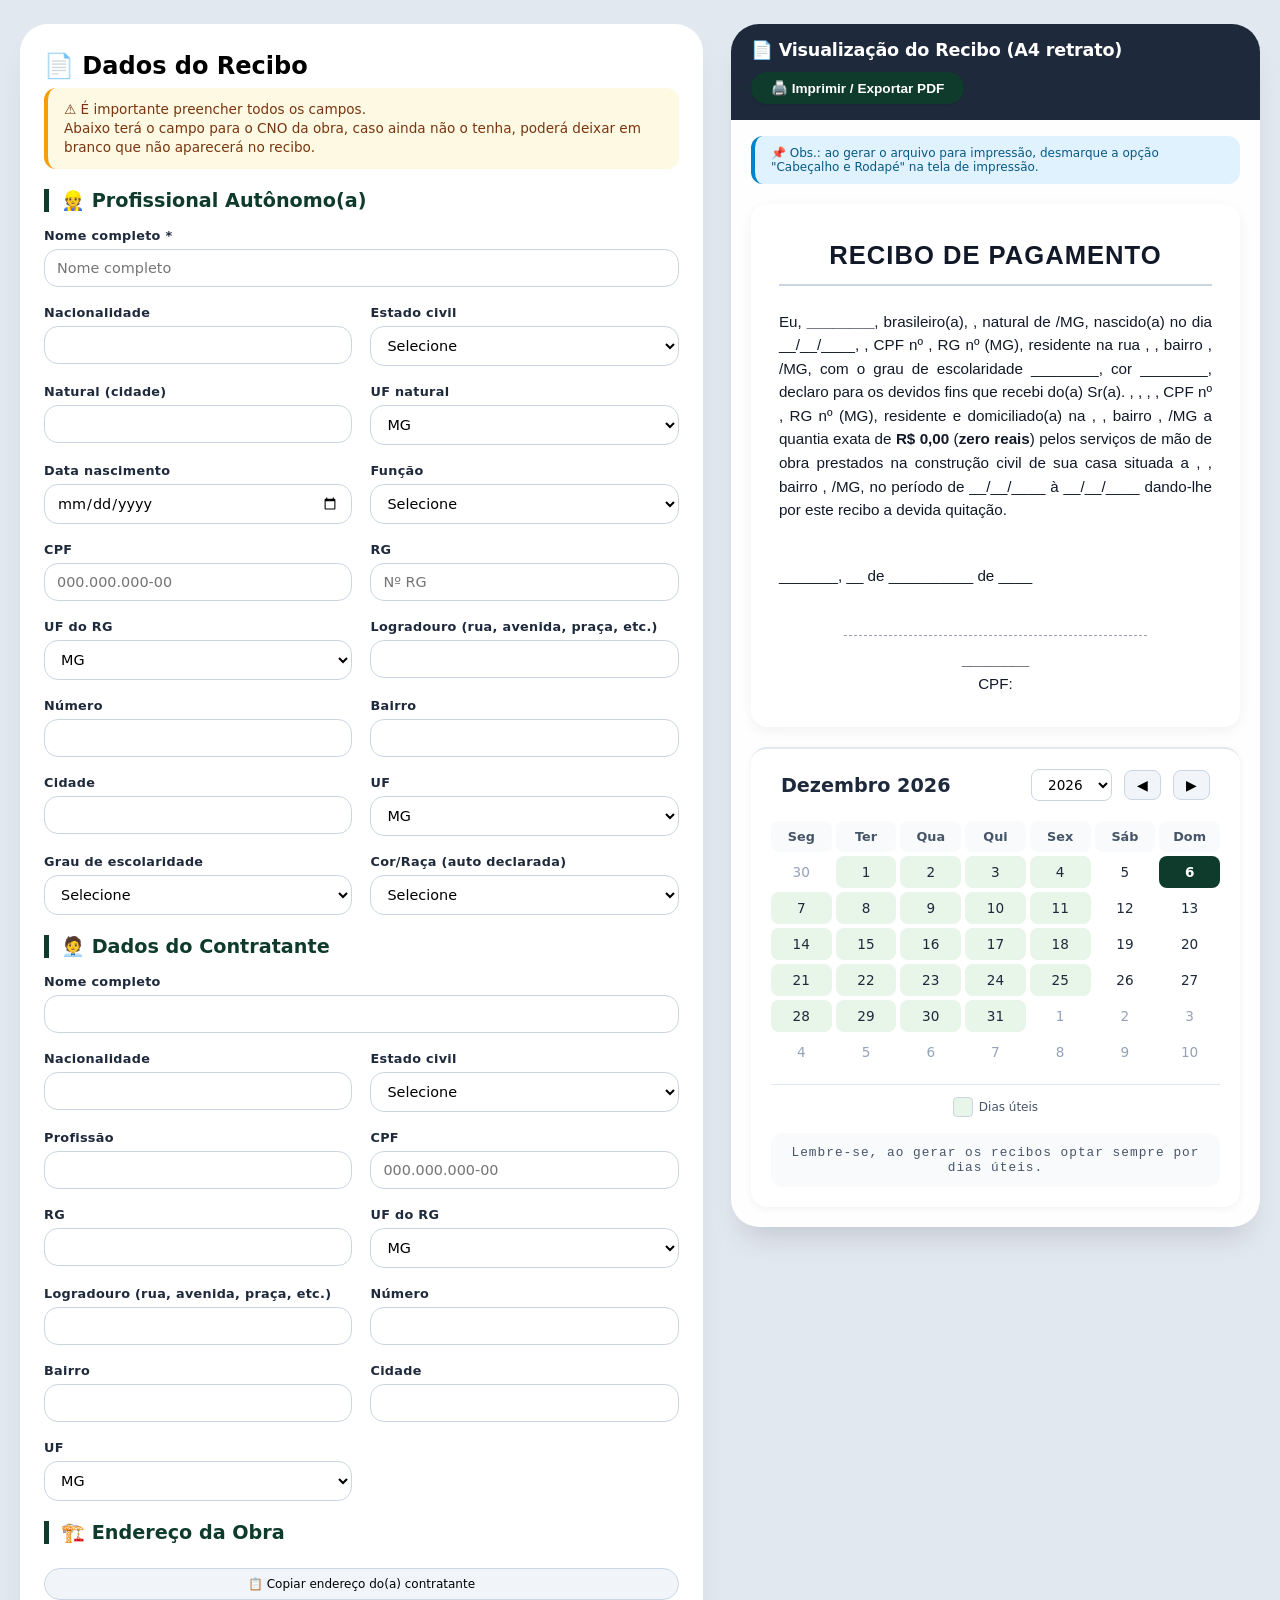
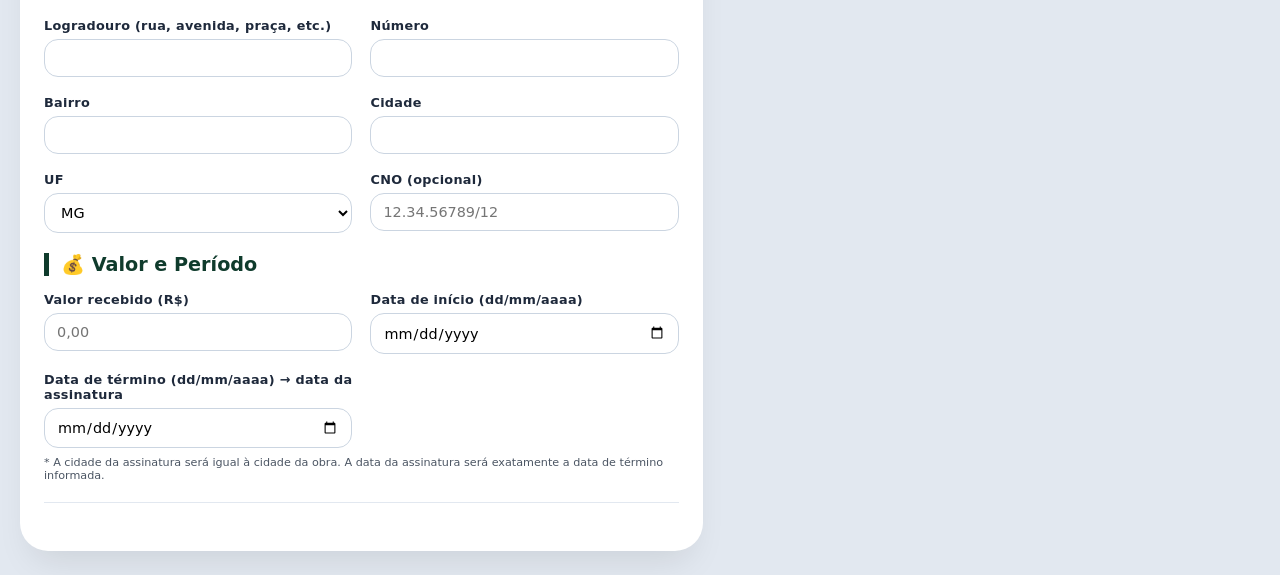
==== commit 50b1716a: "Add new styles and update HTML structure" ====
--- a/recibo/index.html
+++ b/recibo/index.html
@@ -36,6 +36,28 @@
             box-shadow: 0 20px 35px -12px rgba(0, 0, 0, 0.1);
             padding: 28px 24px;
             transition: all 0.2s;
+        }
+
+        .info-text {
+            background: #fef9e3;
+            border-left: 4px solid #f59e0b;
+            padding: 12px 16px;
+            margin-bottom: 20px;
+            border-radius: 12px;
+            font-size: 0.85rem;
+            color: #78350f;
+            line-height: 1.4;
+        }
+
+        .print-note {
+            background: #e0f2fe;
+            border-left: 4px solid #0284c7;
+            padding: 10px 16px;
+            margin: 16px 20px 0 20px;
+            border-radius: 12px;
+            font-size: 0.75rem;
+            color: #075985;
+            font-weight: 500;
         }
 
         /* Preview (sticky) lado direito */
@@ -261,30 +283,6 @@
             font-weight: bold;
         }
 
-        .calendar-day.selected {
-            background: #2c6e49;
-            color: white;
-            font-weight: bold;
-        }
-
-        .calendar-day.has-event {
-            position: relative;
-        }
-
-        .calendar-day.has-event::after {
-            content: "•";
-            position: absolute;
-            bottom: 2px;
-            left: 50%;
-            transform: translateX(-50%);
-            font-size: 12px;
-            color: #0f3b2c;
-        }
-
-        .calendar-day.selected.has-event::after {
-            color: white;
-        }
-
         .event-legend {
             margin-top: 16px;
             padding-top: 12px;
@@ -303,14 +301,6 @@
             gap: 6px;
         }
 
-        .event-legend .dot {
-            width: 10px;
-            height: 10px;
-            background: #0f3b2c;
-            border-radius: 50%;
-            display: inline-block;
-        }
-
         .event-legend .weekday-badge {
             width: 20px;
             height: 20px;
@@ -320,14 +310,16 @@
             border: 1px solid #cbd5e1;
         }
 
-        .event-info {
-            margin-top: 12px;
+        .calendar-placeholder {
+            margin-top: 16px;
             padding: 12px;
-            background: #f1f5f9;
+            background: #f8fafc;
             border-radius: 12px;
             font-size: 0.8rem;
-            color: #1e293b;
+            color: #475569;
             text-align: center;
+            font-family: monospace;
+            letter-spacing: 1px;
         }
 
         /* Formulário estilos */
@@ -418,6 +410,9 @@
             .calendar-container {
                 margin: 0 12px 12px 12px;
             }
+            .print-note {
+                margin: 12px 12px 0 12px;
+            }
         }
 
         /* ESTILOS DE IMPRESSÃO */
@@ -438,6 +433,7 @@
             .btn-print,
             .btn-copy,
             .calendar-container,
+            .print-note,
             .dashboard > :not(.preview-section) {
                 display: none !important;
             }
@@ -484,20 +480,23 @@
     <!-- COLUNA ESQUERDA: FORMULÁRIO -->
     <div class="form-section">
         <h2 style="font-size: 1.5rem; margin-bottom: 8px;">📄 Dados do Recibo</h2>
-        <p style="color: #4b5563; margin-bottom: 20px;">Preencha os campos abaixo — o recibo é gerado em tempo real à direita.</p>
+        <div class="info-text">
+            ⚠️ É importante preencher todos os campos.<br>
+            Abaixo terá o campo para o CNO da obra, caso ainda não o tenha, poderá deixar em branco que não aparecerá no recibo.
+        </div>
 
         <!-- 1. Dados do Profissional -->
-        <div class="section-title">👷 Profissional Autônomo</div>
+        <div class="section-title">👷 Profissional Autônomo(a)</div>
         <div class="form-grid">
             <div class="form-group full-width"><label>Nome completo *</label><input type="text" id="prof_nome" placeholder="Nome completo" value=""></div>
             <div class="form-group"><label>Nacionalidade</label><input type="text" id="prof_nacionalidade" value=""></div>
             <div class="form-group"><label>Estado civil</label>
                 <select id="prof_estado_civil">
                     <option value="">Selecione</option>
-                    <option>solteiro</option>
-                    <option>casado</option>
-                    <option>divorciado</option>
-                    <option>viúvo</option>
+                    <option>solteiro(a)</option>
+                    <option>casado(a)</option>
+                    <option>divorciado(a)</option>
+                    <option>viúvo(a)</option>
                     <option>união estável</option>
                 </select>
             </div>
@@ -544,7 +543,7 @@
                     <option>pintor autônomo</option>
                 </select>
             </div>
-            <div class="form-group"><label>CPF (000.000.000-00) *</label><input type="text" id="prof_cpf" placeholder="000.000.000-00" value="" maxlength="14"></div>
+            <div class="form-group"><label>CPF</label><input type="text" id="prof_cpf" placeholder="000.000.000-00" value="" maxlength="14"></div>
             <div class="form-group"><label>RG</label><input type="text" id="prof_rg" placeholder="Nº RG" value=""></div>
             <div class="form-group"><label>UF do RG</label>
                 <select id="prof_uf_rg">
@@ -577,11 +576,11 @@
                     <option>TO</option>
                 </select>
             </div>
-            <div class="form-group"><label>Rua *</label><input type="text" id="prof_rua" value=""></div>
-            <div class="form-group"><label>Número *</label><input type="text" id="prof_numero" value=""></div>
-            <div class="form-group"><label>Bairro *</label><input type="text" id="prof_bairro" value=""></div>
-            <div class="form-group"><label>Cidade *</label><input type="text" id="prof_cidade" value=""></div>
-            <div class="form-group"><label>UF *</label>
+            <div class="form-group"><label>Logradouro (rua, avenida, praça, etc.)</label><input type="text" id="prof_rua" value=""></div>
+            <div class="form-group"><label>Número</label><input type="text" id="prof_numero" value=""></div>
+            <div class="form-group"><label>Bairro</label><input type="text" id="prof_bairro" value=""></div>
+            <div class="form-group"><label>Cidade</label><input type="text" id="prof_cidade" value=""></div>
+            <div class="form-group"><label>UF</label>
                 <select id="prof_uf">
                     <option value="MG">MG</option>
                     <option>SP</option>
@@ -612,35 +611,47 @@
                     <option>TO</option>
                 </select>
             </div>
-            <div class="form-group"><label>Grau de escolaridade (minúsculo)</label>
+            <div class="form-group"><label>Grau de escolaridade</label>
                 <select id="prof_escolaridade">
                     <option value="">Selecione</option>
+                    <option value="analfabeto">analfabeto</option>
+                    <option value="alfabetizado (lê e escreve)">alfabetizado (lê e escreve)</option>
+                    <option value="ensino fundamental">ensino fundamental</option>
+                    <option value="ensino médio incompleto">ensino médio incompleto</option>
                     <option value="ensino médio completo">ensino médio completo</option>
-                    <option value="ensino médio incompleto">ensino médio incompleto</option>
-                    <option value="alfabetizado">alfabetizado</option>
+                    <option value="superior incompleto">superior incompleto</option>
                     <option value="superior completo">superior completo</option>
                 </select>
             </div>
-            <div class="form-group"><label>Cor (minúsculo)</label><input type="text" id="prof_cor" value=""></div>
+            <div class="form-group"><label>Cor/Raça (auto declarada)</label>
+                <select id="prof_cor">
+                    <option value="">Selecione</option>
+                    <option value="branca">branca</option>
+                    <option value="preta">preta</option>
+                    <option value="parda">parda</option>
+                    <option value="amarela">amarela</option>
+                    <option value="indígena">indígena</option>
+                </select>
+            </div>
         </div>
 
         <!-- 2. Contratante -->
-        <div class="section-title">🧑‍💼 Contratante</div>
+        <div class="section-title">🧑‍💼 Dados do Contratante</div>
         <div class="form-grid">
-            <div class="form-group full-width"><label>Nome completo *</label><input type="text" id="cont_nome" value=""></div>
+            <div class="form-group full-width"><label>Nome completo</label><input type="text" id="cont_nome" value=""></div>
             <div class="form-group"><label>Nacionalidade</label><input type="text" id="cont_nacionalidade" value=""></div>
             <div class="form-group"><label>Estado civil</label>
                 <select id="cont_estado_civil">
                     <option value="">Selecione</option>
-                    <option>solteira</option>
-                    <option>casada</option>
-                    <option>divorciada</option>
-                    <option>viúva</option>
+                    <option>solteiro(a)</option>
+                    <option>casado(a)</option>
+                    <option>divorciado(a)</option>
+                    <option>viúvo(a)</option>
                     <option>união estável</option>
                 </select>
             </div>
             <div class="form-group"><label>Profissão</label><input type="text" id="cont_profissao" value=""></div>
-            <div class="form-group"><label>CPF *</label><input type="text" id="cont_cpf" placeholder="000.000.000-00" value="" maxlength="14"></div>
+            <div class="form-group"><label>CPF</label><input type="text" id="cont_cpf" placeholder="000.000.000-00" value="" maxlength="14"></div>
             <div class="form-group"><label>RG</label><input type="text" id="cont_rg" value=""></div>
             <div class="form-group"><label>UF do RG</label>
                 <select id="cont_uf_rg">
@@ -673,11 +684,11 @@
                     <option>TO</option>
                 </select>
             </div>
-            <div class="form-group"><label>Rua *</label><input type="text" id="cont_rua" value=""></div>
-            <div class="form-group"><label>Número *</label><input type="text" id="cont_numero" value=""></div>
-            <div class="form-group"><label>Bairro *</label><input type="text" id="cont_bairro" value=""></div>
-            <div class="form-group"><label>Cidade *</label><input type="text" id="cont_cidade" value=""></div>
-            <div class="form-group"><label>UF *</label>
+            <div class="form-group"><label>Logradouro (rua, avenida, praça, etc.)</label><input type="text" id="cont_rua" value=""></div>
+            <div class="form-group"><label>Número</label><input type="text" id="cont_numero" value=""></div>
+            <div class="form-group"><label>Bairro</label><input type="text" id="cont_bairro" value=""></div>
+            <div class="form-group"><label>Cidade</label><input type="text" id="cont_cidade" value=""></div>
+            <div class="form-group"><label>UF</label>
                 <select id="cont_uf">
                     <option value="MG">MG</option>
                     <option>SP</option>
@@ -713,12 +724,12 @@
         <!-- 3. Endereço da Obra + CNO opcional -->
         <div class="section-title">🏗️ Endereço da Obra</div>
         <div class="form-grid">
-            <div class="form-group full-width"><button type="button" id="copyEnderecoBtn" class="btn-copy">📋 Copiar endereço do contratante</button></div>
-            <div class="form-group"><label>Rua da obra *</label><input type="text" id="obra_rua" value=""></div>
-            <div class="form-group"><label>Número *</label><input type="text" id="obra_numero" value=""></div>
-            <div class="form-group"><label>Bairro *</label><input type="text" id="obra_bairro" value=""></div>
-            <div class="form-group"><label>Cidade *</label><input type="text" id="obra_cidade" value=""></div>
-            <div class="form-group"><label>UF *</label>
+            <div class="form-group full-width"><button type="button" id="copyEnderecoBtn" class="btn-copy">📋 Copiar endereço do(a) contratante</button></div>
+            <div class="form-group"><label>Logradouro (rua, avenida, praça, etc.)</label><input type="text" id="obra_rua" value=""></div>
+            <div class="form-group"><label>Número</label><input type="text" id="obra_numero" value=""></div>
+            <div class="form-group"><label>Bairro</label><input type="text" id="obra_bairro" value=""></div>
+            <div class="form-group"><label>Cidade</label><input type="text" id="obra_cidade" value=""></div>
+            <div class="form-group"><label>UF</label>
                 <select id="obra_uf">
                     <option value="MG">MG</option>
                     <option>SP</option>
@@ -749,7 +760,7 @@
                     <option>TO</option>
                 </select>
             </div>
-            <div class="form-group"><label>CNO (opcional - máscara XX.XX.XXXXX/XX)</label><input type="text" id="obra_cno" placeholder="12.34.56789/12" maxlength="16"></div>
+            <div class="form-group"><label>CNO (opcional)</label><input type="text" id="obra_cno" placeholder="12.34.56789/12" maxlength="16"></div>
         </div>
 
         <!-- 4. Valor e Período -->
@@ -768,6 +779,9 @@
         <div class="preview-header">
             <span>📄 Visualização do Recibo (A4 retrato)</span>
             <button class="btn-print" id="imprimirBtn">🖨️ Imprimir / Exportar PDF</button>
+        </div>
+        <div class="print-note">
+            📌 Obs.: ao gerar o arquivo para impressão, desmarque a opção "Cabeçalho e Rodapé" na tela de impressão.
         </div>
         <div class="recibo-paper" id="reciboPaper">
             <div class="recibo-content" id="reciboDinamico">
@@ -789,12 +803,10 @@
             </div>
             <div class="calendar-grid" id="calendarGrid"></div>
             <div class="event-legend">
-                <span><span class="dot"></span> Período do serviço</span>
-                <span>📅 Data de assinatura (destaque verde)</span>
                 <span><span class="weekday-badge"></span> Dias úteis</span>
             </div>
-            <div class="event-info" id="eventInfo">
-                Clique em uma data para mais informações
+            <div class="calendar-placeholder">
+                Lembre-se, ao gerar os recibos optar sempre por dias úteis.
             </div>
         </div>
     </div>
@@ -985,33 +997,12 @@
         });
     }
 
-    function getPeriodDates() {
-        const dataInicio = document.getElementById('data_inicio').value;
-        const dataTermino = document.getElementById('data_termino').value;
-        return { inicio: dataInicio, termino: dataTermino };
-    }
-
-    function isDateInPeriod(date, inicio, termino) {
-        if (!inicio || !termino) return false;
-        const dateStr = date.toISOString().split('T')[0];
-        return dateStr >= inicio && dateStr <= termino;
-    }
-
-    function isSignatureDate(date, termino) {
-        if (!termino) return false;
-        const dateStr = date.toISOString().split('T')[0];
-        return dateStr === termino;
-    }
-
     function isWeekday(date) {
         const dayOfWeek = date.getDay();
-        // 0 = domingo, 6 = sábado
         return dayOfWeek !== 0 && dayOfWeek !== 6;
     }
 
     function renderCalendar() {
-        const { inicio, termino } = getPeriodDates();
-        
         const firstDay = new Date(currentYear, currentMonth, 1);
         const lastDay = new Date(currentYear, currentMonth + 1, 0);
         const startDayOfWeek = firstDay.getDay();
@@ -1051,37 +1042,13 @@
             const date = new Date(currentYear, currentMonth, day);
             const dateStr = date.toISOString().split('T')[0];
             const isToday = dateStr === todayStr;
-            const isInPeriod = isDateInPeriod(date, inicio, termino);
-            const isSignature = isSignatureDate(date, termino);
             const isWeekdayDay = isWeekday(date);
             
             const dayDiv = document.createElement('div');
             dayDiv.className = 'calendar-day';
             if (isWeekdayDay) dayDiv.classList.add('weekday');
             if (isToday) dayDiv.classList.add('today');
-            if (isSignature) dayDiv.classList.add('selected');
-            if (isInPeriod) dayDiv.classList.add('has-event');
             dayDiv.textContent = day;
-            
-            dayDiv.addEventListener('click', () => {
-                const infoDiv = document.getElementById('eventInfo');
-                let infoText = `📅 ${day} de ${months[currentMonth]} de ${currentYear}`;
-                if (isWeekdayDay) {
-                    infoText += ` (Dia útil)`;
-                } else {
-                    infoText += ` (Fim de semana)`;
-                }
-                if (isInPeriod && isSignature) {
-                    infoText += `\n✓ Esta data está no período do serviço e é a data de assinatura do recibo.`;
-                } else if (isInPeriod) {
-                    infoText += `\n✓ Esta data está dentro do período de prestação de serviços (${formatarDataBR(inicio)} à ${formatarDataBR(termino)}).`;
-                } else if (isSignature) {
-                    infoText += `\n✓ Esta é a data de assinatura do recibo.`;
-                } else {
-                    infoText += `\nEsta data não está no período do serviço.`;
-                }
-                infoDiv.textContent = infoText;
-            });
             
             calendarGrid.appendChild(dayDiv);
         }
@@ -1094,10 +1061,6 @@
             dayDiv.textContent = day;
             calendarGrid.appendChild(dayDiv);
         }
-    }
-
-    function updateCalendar() {
-        renderCalendar();
     }
 
     document.getElementById('prevMonthBtn').addEventListener('click', () => {
@@ -1124,7 +1087,7 @@
 
     function updateRecibo() {
         const prof_nome = document.getElementById('prof_nome').value || "________";
-        const prof_nacionalidade = document.getElementById('prof_nacionalidade').value || "brasileiro";
+        const prof_nacionalidade = document.getElementById('prof_nacionalidade').value || "brasileiro(a)";
         const prof_estado_civil = document.getElementById('prof_estado_civil').value;
         const prof_cidade_natural = document.getElementById('prof_cidade_natural').value;
         const prof_uf_natural = document.getElementById('prof_uf_natural').value;
@@ -1176,7 +1139,7 @@
 
         const reciboHtml = `
             <h2>RECIBO DE PAGAMENTO</h2>
-            <p>Eu, <strong>${prof_nome}</strong>, nacionalidade ${prof_nacionalidade}, ${prof_estado_civil}, natural de ${prof_cidade_natural}/${prof_uf_natural}, nascido no dia ${dataNascFormat}, ${prof_funcao}, CPF nº ${prof_cpf}, RG nº ${prof_rg} (${prof_uf_rg}), residente na rua ${prof_rua}, ${prof_numero}, bairro ${prof_bairro}, ${prof_cidade}/${prof_uf}, com o grau de escolaridade ${prof_escolaridade}, cor ${prof_cor}, declaro para os devidos fins que recebi do Sr(a). <strong>${cont_nome}</strong>, ${cont_nacionalidade}, ${cont_estado_civil}, ${cont_profissao}, CPF nº ${cont_cpf}, RG nº ${cont_rg} (${cont_uf_rg}), residente e domiciliado na ${cont_rua}, ${cont_numero}, bairro ${cont_bairro}, ${cont_cidade}/${cont_uf} a quantia exata de <strong>R$ ${valorMonetario}</strong> (<strong>${valorExtenso}</strong>) pelos serviços de mão de obra prestados na construção civil de sua casa situada a ${obra_rua}, ${obra_numero}, bairro ${obra_bairro}, ${obra_cidade}/${obra_uf}${cnoTexto}, no período de ${inicioStr} à ${terminoStr} dando-lhe por este recibo a devida quitação.</p>
+            <p>Eu, <strong>${prof_nome}</strong>, ${prof_nacionalidade}, ${prof_estado_civil}, natural de ${prof_cidade_natural}/${prof_uf_natural}, nascido(a) no dia ${dataNascFormat}, ${prof_funcao}, CPF nº ${prof_cpf}, RG nº ${prof_rg} (${prof_uf_rg}), residente na rua ${prof_rua}, ${prof_numero}, bairro ${prof_bairro}, ${prof_cidade}/${prof_uf}, com o grau de escolaridade ${prof_escolaridade}, cor ${prof_cor}, declaro para os devidos fins que recebi do(a) Sr(a). <strong>${cont_nome}</strong>, ${cont_nacionalidade}, ${cont_estado_civil}, ${cont_profissao}, CPF nº ${cont_cpf}, RG nº ${cont_rg} (${cont_uf_rg}), residente e domiciliado(a) na ${cont_rua}, ${cont_numero}, bairro ${cont_bairro}, ${cont_cidade}/${cont_uf} a quantia exata de <strong>R$ ${valorMonetario}</strong> (<strong>${valorExtenso}</strong>) pelos serviços de mão de obra prestados na construção civil de sua casa situada a ${obra_rua}, ${obra_numero}, bairro ${obra_bairro}, ${obra_cidade}/${obra_uf}${cnoTexto}, no período de ${inicioStr} à ${terminoStr} dando-lhe por este recibo a devida quitação.</p>
             <div class="signature-area">
                 <p>${assinaturaData}</p>
                 <div class="signature-line">
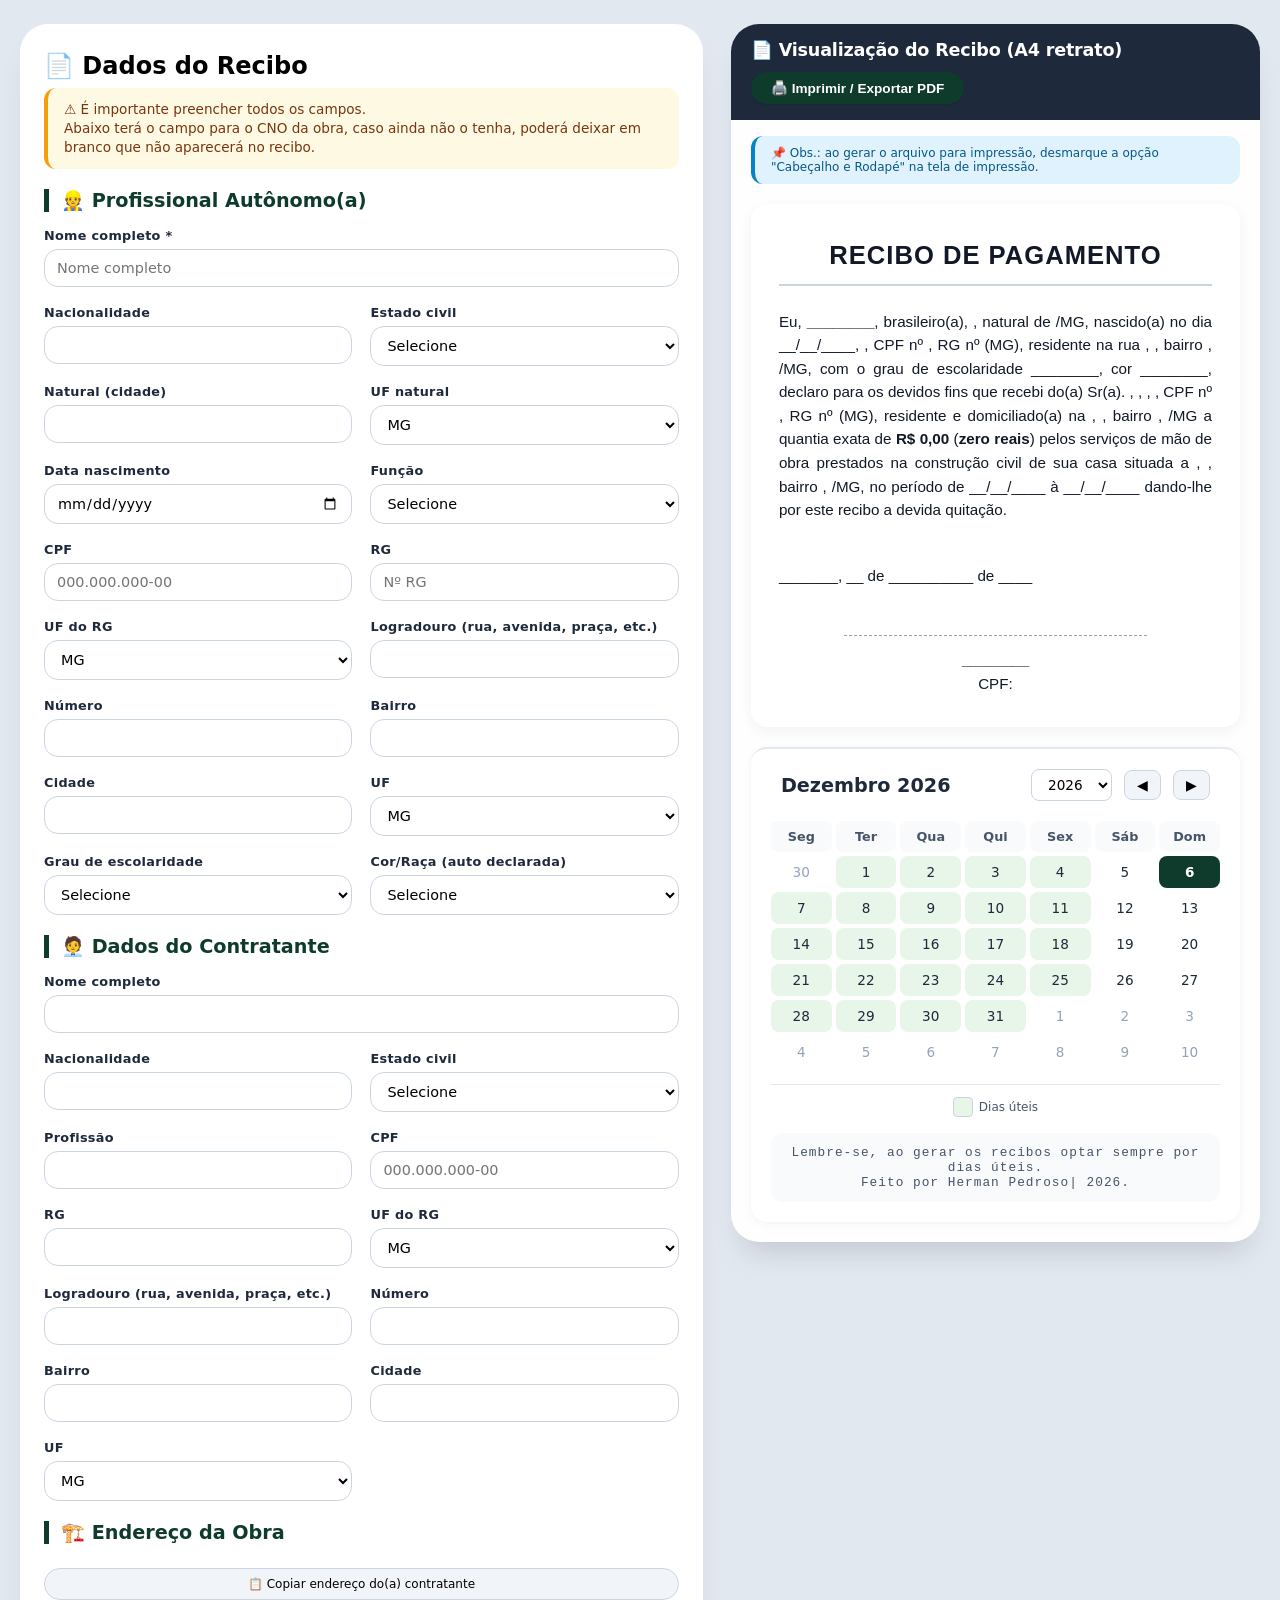
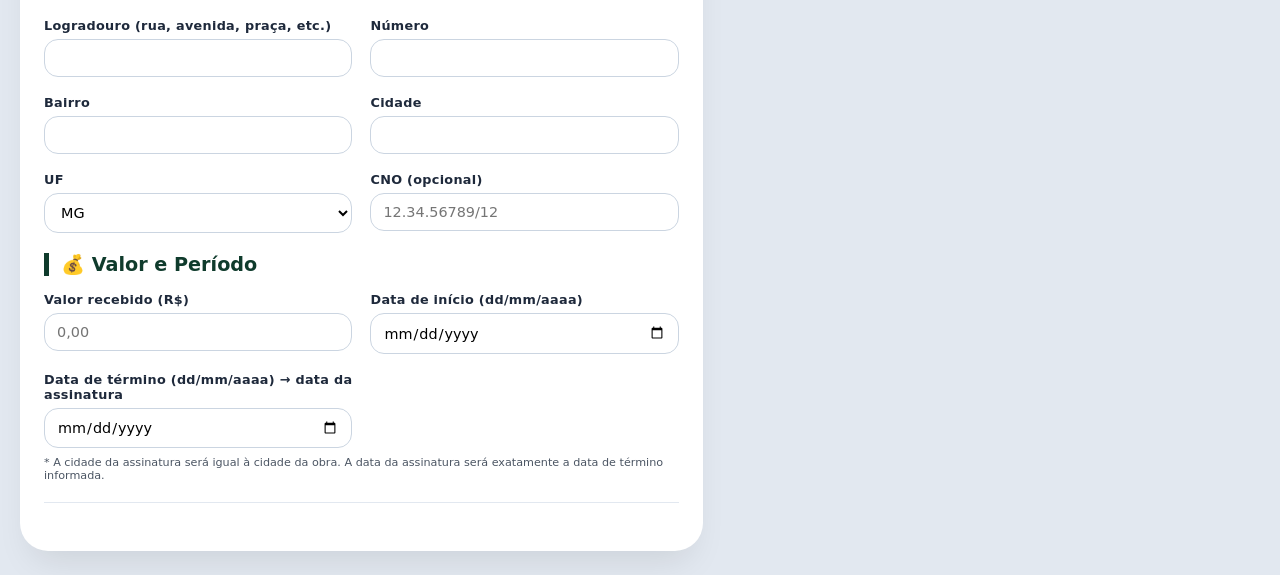
==== commit 4123e731: "Add line break and footer to index.html" ====
--- a/recibo/index.html
+++ b/recibo/index.html
@@ -806,7 +806,8 @@
                 <span><span class="weekday-badge"></span> Dias úteis</span>
             </div>
             <div class="calendar-placeholder">
-                Lembre-se, ao gerar os recibos optar sempre por dias úteis.
+                Lembre-se, ao gerar os recibos optar sempre por dias úteis.<br>
+              Feito por Herman Pedroso| 2026.
             </div>
         </div>
     </div>
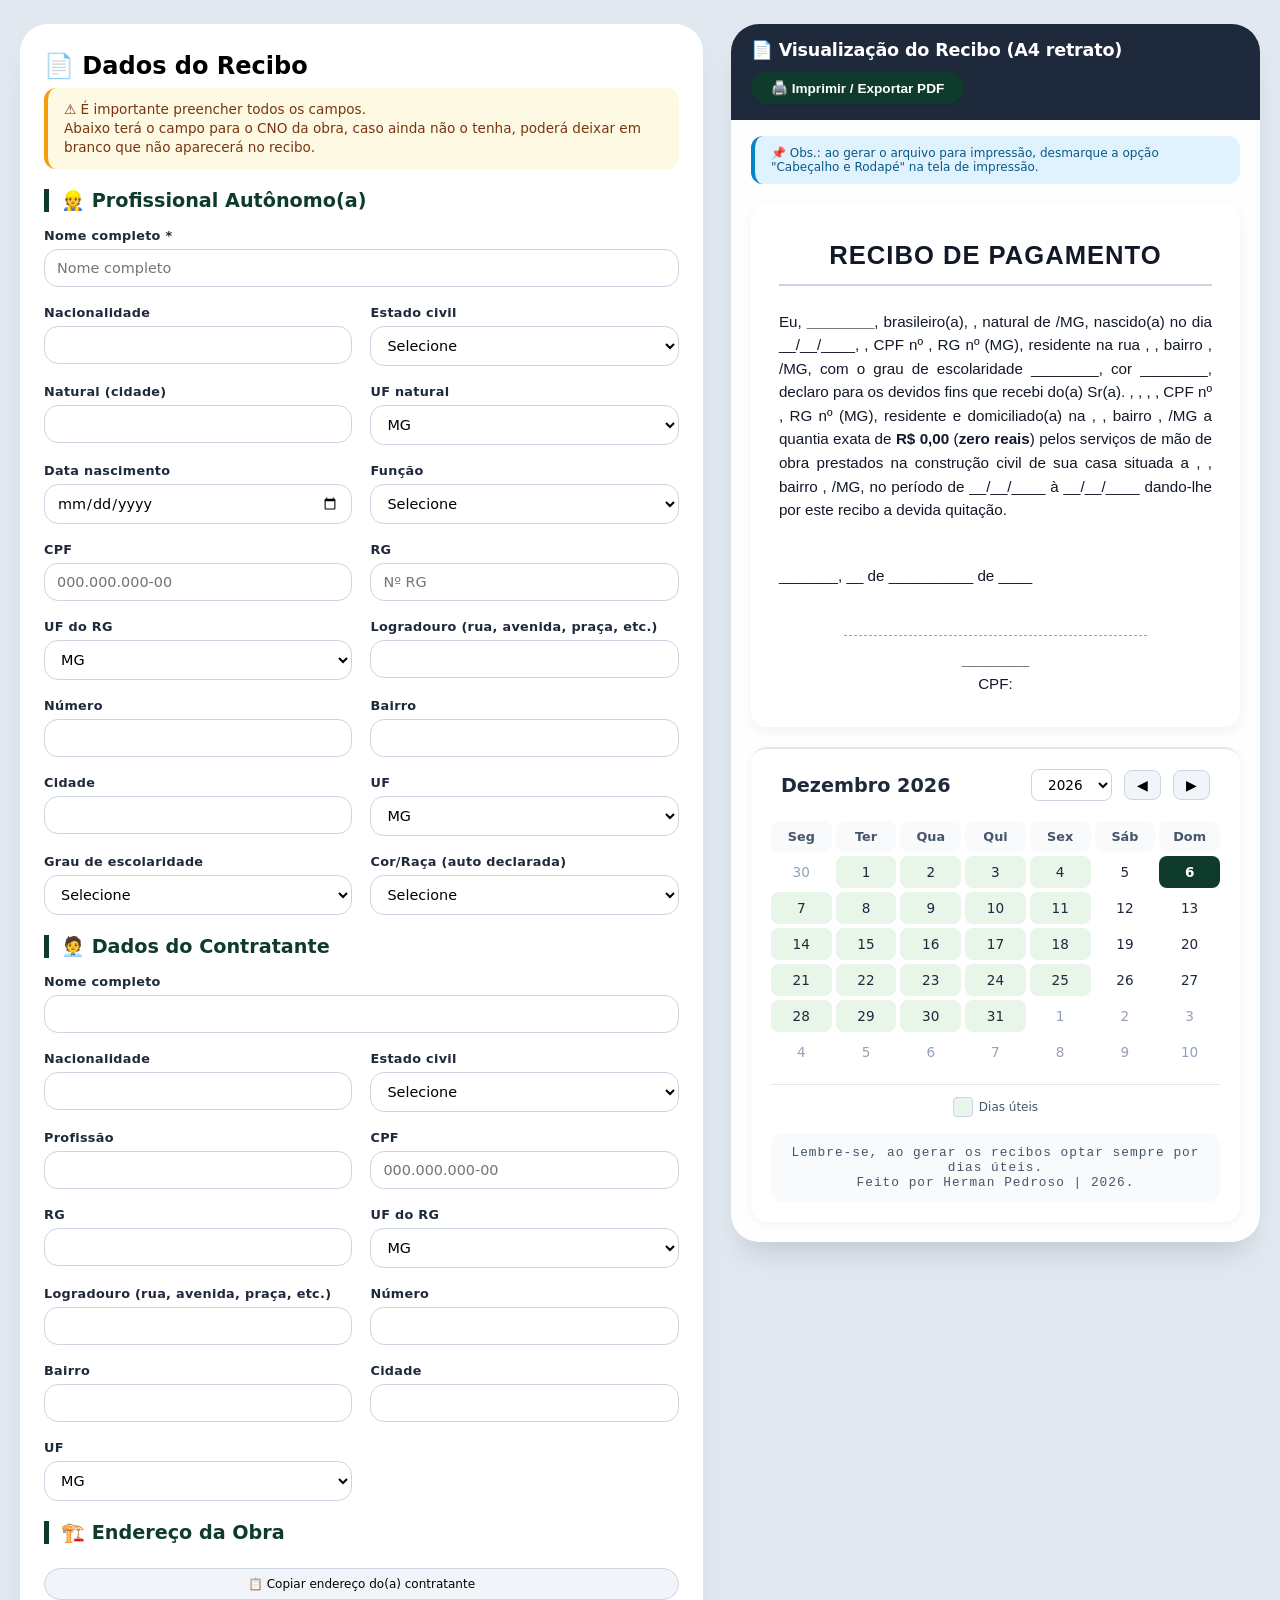
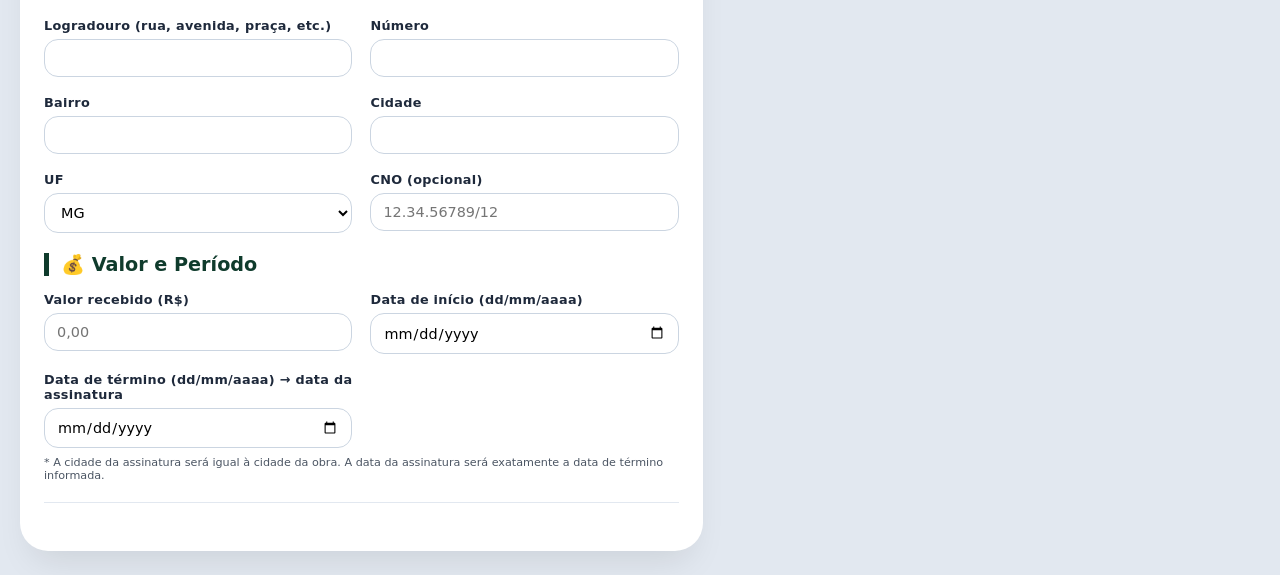
==== commit dfabc045: "Update index.html" ====
--- a/recibo/index.html
+++ b/recibo/index.html
@@ -807,7 +807,7 @@
             </div>
             <div class="calendar-placeholder">
                 Lembre-se, ao gerar os recibos optar sempre por dias úteis.<br>
-              Feito por Herman Pedroso| 2026.
+              Feito por Herman Pedroso | 2026.
             </div>
         </div>
     </div>
